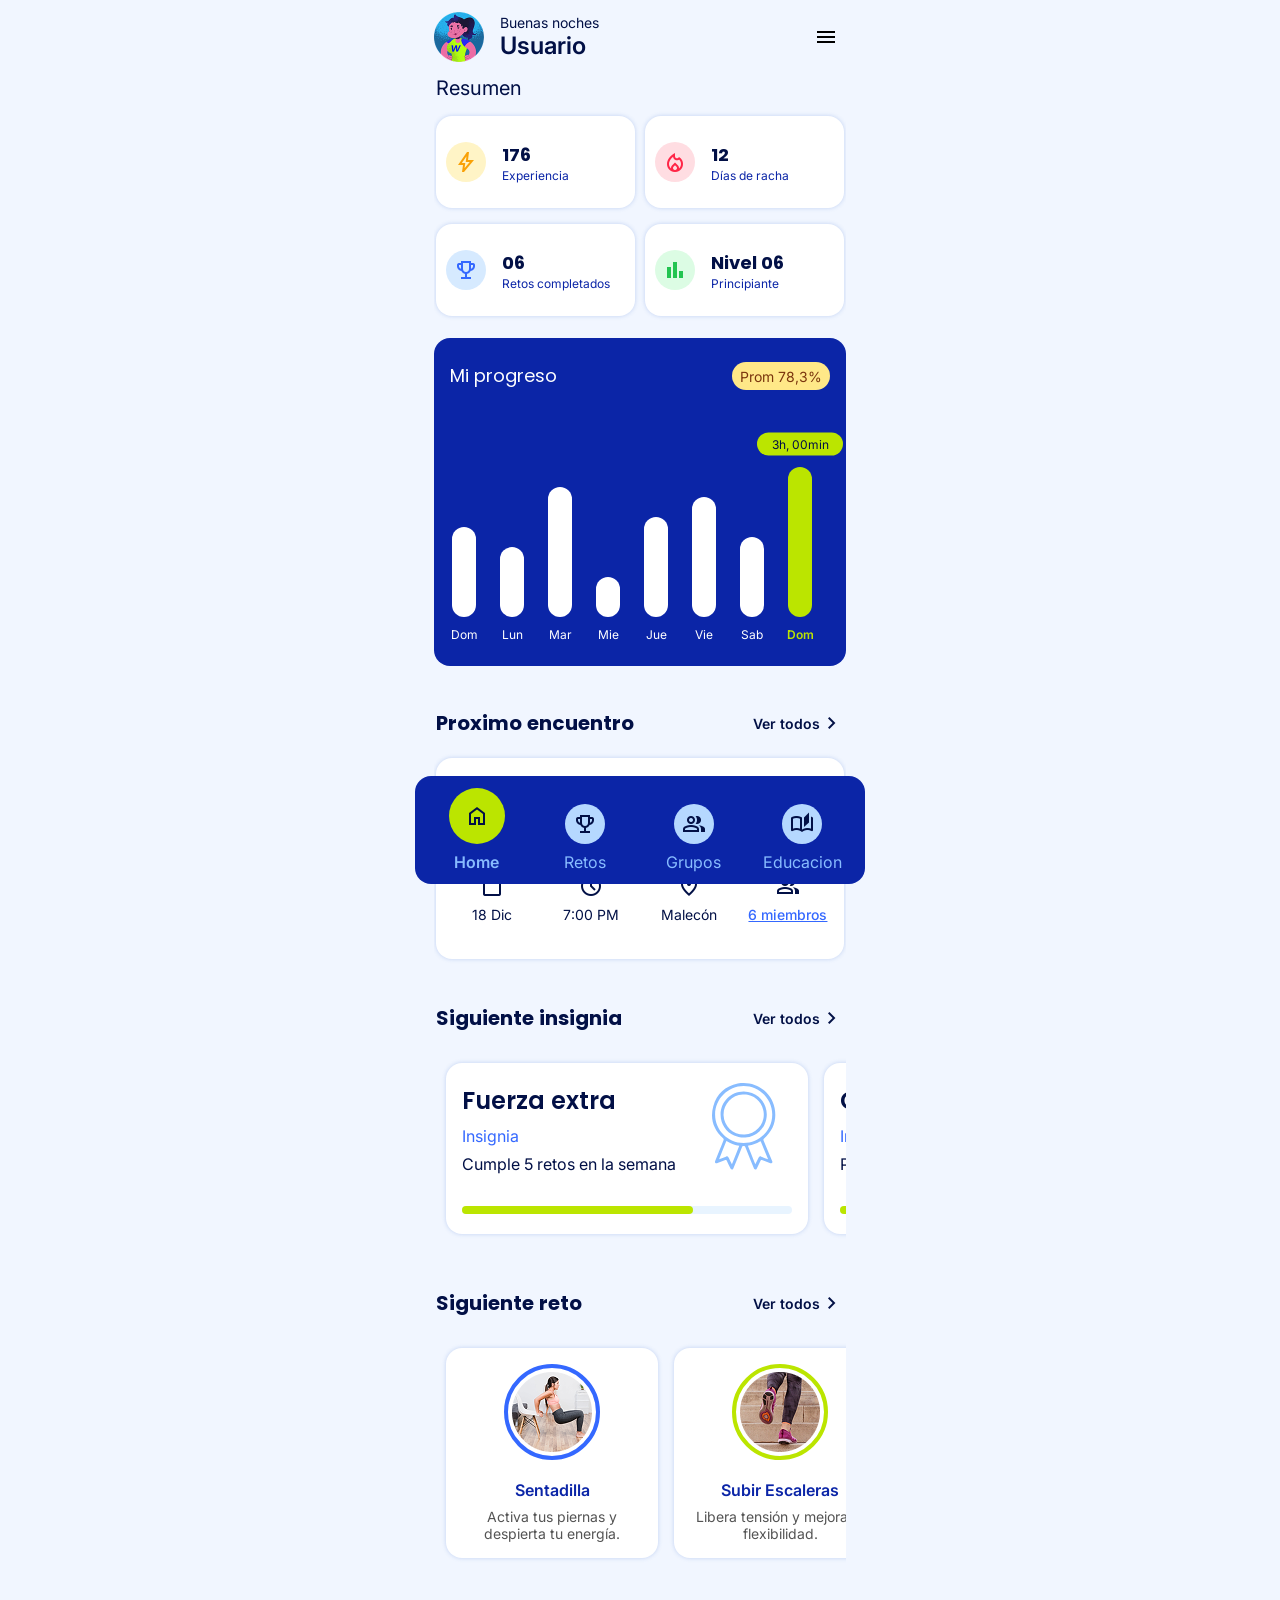
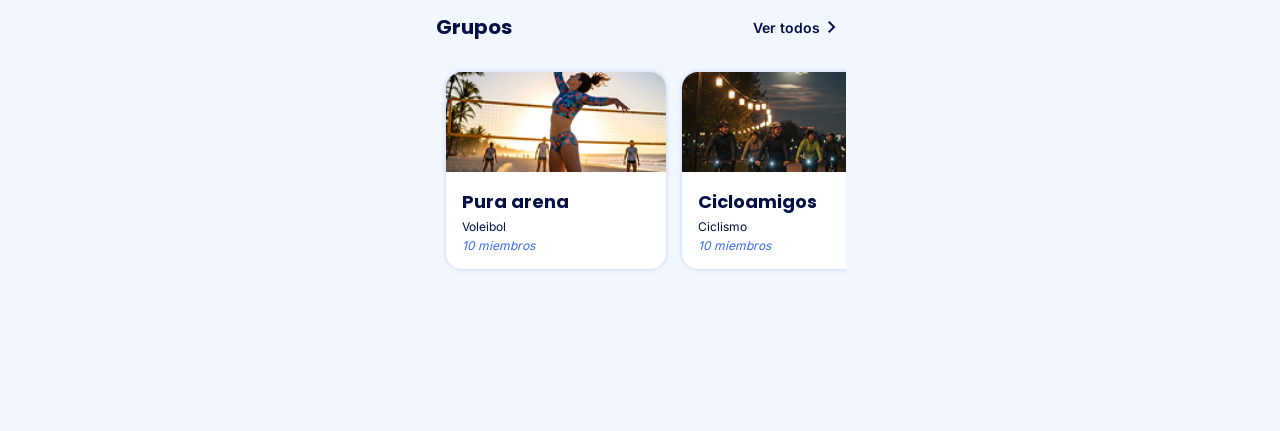
==== Paginas/Home/Home.html @ a30639b5 "first commit" ====
<!DOCTYPE html>
<html lang="es">
<head>
    <meta charset="UTF-8">
    <meta name="viewport" content="width=device-width, initial-scale=1.0">
    <title>Wemove Home</title>
    <link rel="icon" href="../../Recursos/FavIcon/Wemove.png" type="image/png">
    <link rel="stylesheet" href="../../Estilos/Componentes/StylesWemove.css">
    <link href="https://fonts.googleapis.com/css2?family=Material+Symbols+Outlined" rel="stylesheet" />

</head>
<body class="page-container" style="gap: 0; background-color: var(--color-background); height: 100%;">
    <header style="display: flex; position: sticky; top: 0; z-index: 1000; background-color: var(--color-background); width: 100%;">
        <div style="display: flex; flex-direction: row; padding-block: 12px; align-items: center; gap: 16px; flex-shrink: 0; width: 100%;">
            <img src="../../Recursos/Avateres/Rectangle 1.png" style="height: 50px; width: 50px;" alt="Foto de perfil">
            <div style="display: flex; flex-direction: column; width: 100%;">
                <span style="font-family: 'inter'; font-size: 14px; color: var(--color-primary-950);" id="saludo">
                    Buenas tardes
                </span>
                <span id="nombreUsuario" style="font-family: 'inter'; font-size: 24px; font-weight: 600; color: var(--color-primary-950);">
                    Nicolle viloria
                </span>
            </div>
            <div style=" display: flex;  border-radius: 50px; justify-content: center; align-items: center; min-width: 40px; min-height: 40px;">
                <span class="material-symbols-outlined">
                    menu
                </span>
            </div>
        </div>
    </header>
    <div style="display: flex; height: 100%; flex-direction: column;" class="layout">
        <!--Resumen-->
        <div style="display: flex; flex-direction: column; gap: 16px; padding-block: 20px; padding: 2px;">
            <span style="color: var(--color-primary-950); font-family: 'inter'; font-weight: 400; font-size: 20px;">
                Resumen
            </span>
            <div style="display: flex; gap: 10px;">
                <div class="card-resumen">
                    <div class="icon-resumen" style="background-color: var(--color-yellow-100);">
                        <span class="material-symbols-outlined" style="color: var(--color-yellow-500);">
                            bolt
                        </span>
                    </div>
                    <div style="display: flex; flex-direction: column;">
                        <span class="h-5" style="color: var(--color-primary-950);">
                            176
                        </span>
                        <span class="xs-normal" style="color: var(--color-primary-900);">
                            Experiencia
                        </span>
                    </div>
                </div>
                <div class="card-resumen">
                    <div class="icon-resumen" style="background-color: var(--color-red-100);">
                        <span class="material-symbols-outlined" style="color: var(--color-red-500);">
                            mode_heat
                        </span>
                    </div>
                    <div style="display: flex; flex-direction: column;">
                        <span class="h-5" style="color: var(--color-primary-950);">
                            12
                        </span>
                        <span class="xs-normal" style="color: var(--color-primary-900);">
                            Días de racha
                        </span>
                    </div>
                </div>
            </div>
            <div style="display: flex; gap: 10px;">
                <div class="card-resumen">
                    <div class="icon-resumen" style="background-color: var(--color-primary-100);">
                        <span class="material-symbols-outlined" style="color: var(--color-primary-500);">
                            trophy
                        </span>
                    </div>
                    <div style="display: flex; flex-direction: column;">
                        <span class="h-5" style="color: var(--color-primary-950);">
                            06
                        </span>
                        <span class="xs-normal" style="color: var(--color-primary-900);">
                            Retos completados
                        </span>
                    </div>
                </div>
                <div class="card-resumen">
                    <div class="icon-resumen" style="background-color: var(--color-green-100);">
                        <span class="material-symbols-outlined" style="color: var(--color-green-500);">
                            bar_chart
                        </span>
                    </div>
                    <div style="display: flex; flex-direction: column;">
                        <span class="h-5" style="color: var(--color-primary-950);">
                            Nivel 06
                        </span>
                        <span class="xs-normal" style="color: var(--color-primary-900);">
                            Principiante
                        </span>
                    </div>
                </div>
            </div>
        </div>
        <!--Mi progreso-->
        <div class="card-progreso">
            <div style="display: flex; justify-content: space-between;">
                <span class="h-5" style="font-weight: 400; display: flex;">
                    Mi progreso
                </span>
                <div class="tag-yellow sm-normal">
                    Prom 78,3%
                </div>
            </div>
            <div style="display: flex; flex-direction: column; height: 100%; justify-content: flex-end;">
                <ul style="margin: 0; display: flex; gap: 20px; justify-content: flex-end; padding: 0 16px 0 0;">
                    <li class="bar-container">
                        <div class="bars-default" style="height: 90px;">
                        </div>
                        <div class="xs-normal">
                            Dom
                        </div>
                    </li>
                    <li class="bar-container">
                        <div class="bars-default" style="height: 70px;">
                        </div>
                        <div class="xs-normal">
                            Lun
                        </div>
                    </li>
                    <li class="bar-container">
                        <div class="bars-default" style="height: 130px;">
                        </div>
                        <div class="xs-normal">
                            Mar
                        </div>
                    </li>
                    <li class="bar-container">
                        <div class="bars-default" style="height: 40px;">
                        </div>
                        <div class="xs-normal">
                            Mie
                        </div>
                    </li>
                    <li class="bar-container">
                        <div class="bars-default" style="height: 100px;">
                        </div>
                        <div class="xs-normal">
                            Jue
                        </div>
                    </li>
                    <li class="bar-container">
                        <div class="bars-default" style="height: 120px">
                        </div>
                        <div class="xs-normal">
                            Vie
                        </div>
                    </li>
                    <li class="bar-container">
                        <div class="bars-default" style="height: 80px;">
                        </div>
                        <div class="xs-normal" >
                            Sab
                        </div>
                    </li>
                    <li class="bar-container">
                        <div class="bars-active">
                        </div>
                        <div class="tag-green xs-normal" style="position: absolute; bottom: 100%; transform: translateY(-50%);">
                            3h, 00min
                        </div>
                        <div class="xs-semibold" style="color: var(--color-secundary-500);">
                            Dom
                        </div>
                    </li>
                </ul>
            </div>
        </div>
        <!--Proximo encuentro-->
        <div class="secciones-inicio">
            <div style="display: flex; justify-content: space-between; align-items: center; color: var(--color-primary-950);">
                <div class="h-4" >
                    Proximo encuentro
                </div>
                <div style="display: flex; align-items: center;">
                    <span class="sm-semibold">
                        Ver todos
                    </span>
                    <span class="material-symbols-outlined">
                        keyboard_arrow_right
                    </span>
                </div>
            </div>
            <div class="card-encuentro">
                <div style="display: flex; gap: 16px; justify-content: space-between;">
                    <div style="display: flex; flex-direction: column;">
                        <span class="h-3" style="font-weight: 500;">
                            Pasito a pasito
                        </span>
                        <span class="base-normal">
                            Caminata
                        </span>
                    </div>
                    <div class="tag-yellow">
                        En progreso
                    </div>
                </div>
                <div style="height: 1px; width: 100%; background-color:var(--color-gray-100);">
                </div>
                <div style="display: flex;">
                    <ul style="display: flex; justify-content: space-between; padding: 0; width: 100%;">
                        <li class="info-encuentros">
                            <span class="material-symbols-outlined">
                                calendar_today
                            </span>
                            <span class="sm-normal">
                                18 Dic
                            </span>
                        </li>
                        <li class="info-encuentros">
                            <span class="material-symbols-outlined">
                                schedule
                            </span>
                            <span class="sm-normal">
                                7:00 PM
                            </span>
                        </li>
                        <li class="info-encuentros">
                            <span class="material-symbols-outlined">
                                location_on
                            </span>
                            <span class="sm-normal">
                                Malecón
                            </span>
                        </li>
                        <li class="info-encuentros">
                            <span class="material-symbols-outlined">
                                group
                            </span>
                            <span class="sm-subrayado" style="color: var(--color-primary-500);">
                                6 miembros
                            </span>
                        </li>
                    </ul>
                </div>
            </div>
        </div>
        <!--Insignia-->
        <div class="secciones-inicio">
            <div style="display: flex; justify-content: space-between; align-items: center; color: var(--color-primary-950);">
                <div class="h-4" >
                    Siguiente insignia
                </div>
                <div style="display: flex; align-items: center;">
                    <span class="sm-semibold">
                        Ver todos
                    </span>
                    <span class="material-symbols-outlined">
                        keyboard_arrow_right
                    </span>
                </div>
            </div>
            <div class="cards-container-home">
                <!--Card 1-->
                <div class="card-encuentro" style="gap: 32px;">
                    <div style="display: flex; gap: 16px; justify-content: space-between; padding-right: 16px;">
                        <div style="display: flex; flex-direction: column; gap: 8px; max-width: 220px;">
                            <span class="h-3" style="font-weight: 500; color: var(--color-primary-950);">
                                Fuerza extra
                            </span>
                            <span class="base-normal" style="color: var(--color-primary-500);">
                                Insignia
                            </span>
                            <span class="base-normal" style="color: var(--color-primary-950);">
                                Cumple 5 retos en la semana
                            </span>
                        </div>
                        <svg xmlns="http://www.w3.org/2000/svg" width="64" height="87" viewBox="0 0 64 87" fill="none">
                            <path d="M31.7049 0C46.6353 0.000187059 59.7533 10.4848 62.6033 25.1006C64.9591 37.1544 61.3133 47.405 52.0975 55.5703C51.6831 55.9373 51.4936 56.2291 51.4383 56.5215C51.3826 56.8166 51.4574 57.143 51.6463 57.5967L51.7 57.7266L51.6766 57.7373C53.0701 61.0317 54.4548 64.3292 55.8367 67.6279L60.034 77.6562V77.6572C60.1579 77.9605 60.3386 78.3114 60.4022 78.6523C60.4695 79.0136 60.4124 79.3833 60.076 79.7393V79.7402C59.7233 80.1116 59.3301 80.249 58.9217 80.249C58.5226 80.249 58.1139 80.1176 57.7235 79.9678V79.9668C55.179 79.0012 52.6131 78.0813 50.076 77.0781V77.0771C49.6229 76.8951 49.3366 76.8678 49.1239 76.958C48.9096 77.0489 48.723 77.2788 48.5223 77.7383L48.5213 77.7393C47.3964 80.2709 46.1358 82.7519 44.9666 85.252C44.8117 85.585 44.6432 85.9174 44.3914 86.1572C44.1311 86.4052 43.7908 86.5464 43.3153 86.5205H43.3143C42.8733 86.4942 42.5723 86.3236 42.3514 86.0693C42.138 85.8237 42.004 85.5044 41.8797 85.1973C39.7532 79.9416 37.5996 74.6842 35.4793 69.417L33.3719 64.1455C33.1822 63.6636 32.9676 63.412 32.7108 63.2734C32.4472 63.1314 32.1151 63.0938 31.6571 63.0938H31.6551C31.1896 63.0879 30.8587 63.1368 30.6004 63.2871C30.3461 63.4353 30.1387 63.6965 29.9539 64.1689V64.1699C27.2016 71.1199 24.3523 78.0347 21.5408 84.959C21.4016 85.3006 21.2614 85.6866 21.035 85.9814C20.7988 86.289 20.4672 86.502 19.9569 86.5088C19.4593 86.5154 19.1138 86.3164 18.8553 86.0254C18.6049 85.7434 18.4338 85.3722 18.2752 85.0381C17.1044 82.5822 15.882 80.1415 14.7801 77.6436L14.7791 77.6426C14.5809 77.1889 14.3921 76.9985 14.1922 76.9336C13.9843 76.8664 13.7151 76.9164 13.3094 77.0771L13.3084 77.0781C10.7235 78.0813 8.11089 79.026 5.51741 80.0039H5.51643C5.2066 80.1184 4.85246 80.273 4.50276 80.3115C4.13666 80.3517 3.76647 80.2678 3.41975 79.9219C3.06621 79.569 2.94997 79.1936 2.96663 78.8096C2.98286 78.4371 3.12487 78.0616 3.26741 77.7061L7.38167 67.4209C8.75323 63.9925 10.1293 60.5654 11.5233 57.1445C11.6973 56.7041 11.7327 56.4069 11.6619 56.1533C11.5901 55.8959 11.401 55.6542 11.0584 55.3418C1.43609 46.5788 -2.17519 35.7158 1.28694 23.1914C4.68907 10.8593 13.1713 3.34644 25.7371 0.577148C27.7014 0.144266 29.6998 0 31.7049 0ZM14.826 58.1299C14.6893 58.0891 14.5956 58.0949 14.5233 58.124C14.4488 58.154 14.3743 58.2178 14.2948 58.3369C14.215 58.4564 14.1361 58.6193 14.0506 58.8311L14.0516 58.832C11.7937 64.5235 9.49978 70.2035 7.11604 76.1318C9.51496 75.2571 11.7068 74.4465 13.8963 73.6572L14.1707 73.5605C14.7887 73.3528 15.2485 73.2772 15.6346 73.4297C16.0765 73.6044 16.3762 74.0597 16.7264 74.7705H16.7274C17.7479 76.8645 18.7679 78.9482 19.9149 81.2832C22.43 74.9155 24.8346 68.8257 27.2713 62.6709C22.9237 62.0578 18.9684 60.6863 15.3631 58.4023L15.3621 58.4014C15.1398 58.2584 14.9654 58.1716 14.826 58.1299ZM48.4647 58.29C48.3978 58.2971 48.3171 58.331 48.2127 58.3906C48.1619 58.4196 48.1096 58.4528 48.0526 58.4883L47.8729 58.5967C44.3896 60.5983 40.674 62.026 36.6678 62.6143L36.6688 62.6152C36.4806 62.6441 36.3448 62.6799 36.2498 62.7236C36.1567 62.7666 36.1119 62.8128 36.0897 62.8574C36.0669 62.9035 36.0562 62.9709 36.074 63.0781C36.0921 63.1863 36.1368 63.3222 36.2098 63.4941C37.0961 65.5738 37.8998 67.6918 38.7362 69.79C40.2285 73.5479 41.72 77.3066 43.2899 81.2744C44.4376 78.9707 45.472 76.8757 46.5272 74.7812L46.659 74.5273C46.9616 73.9618 47.2415 73.5947 47.6268 73.4434C48.0674 73.2703 48.5994 73.3972 49.3475 73.6816C51.5354 74.5062 53.7011 75.342 55.9969 76.2217C55.9995 76.1763 55.9999 76.1391 56.0018 76.1094C56.0048 76.0625 56.0043 76.0439 56.0037 76.0381L55.9998 76.0283C53.6188 70.2735 51.2252 64.5177 48.8797 58.75V58.749C48.7909 58.535 48.7084 58.4163 48.6385 58.3535C48.5752 58.2967 48.5211 58.2842 48.4647 58.29ZM31.7039 2.97461C16.0045 2.95114 3.1252 15.7919 3.10139 31.5059C3.07766 47.1603 15.8618 60.012 31.5135 60.0596C47.3571 60.107 60.2241 47.3498 60.2479 31.5527C60.2715 15.8511 47.4398 3.01034 31.7039 2.97461ZM31.6209 8.47754C37.4413 8.4394 42.7683 10.5736 46.8426 14.1201C46.9979 14.2553 47.1509 14.393 47.3026 14.5322C47.7638 14.9559 48.208 15.3977 48.6336 15.8574C52.4332 19.9606 54.7649 25.4522 54.7821 31.4932V31.4941C54.7885 34.9919 54.0136 38.3047 52.6248 41.2725C52.6058 41.3132 52.5865 41.3539 52.5672 41.3945C52.4301 41.6831 52.2871 41.9682 52.1385 42.25C52.1134 42.2977 52.0878 42.3451 52.0623 42.3926C51.2996 43.8141 50.3925 45.1461 49.3592 46.3691C49.3354 46.3974 49.3109 46.425 49.2869 46.4531C49.1891 46.5678 49.0901 46.6813 48.9901 46.7939C48.9787 46.8067 48.9682 46.8203 48.9569 46.833C48.6013 47.2319 48.2317 47.6179 47.8494 47.9912C47.8354 48.0049 47.8215 48.0186 47.8074 48.0322C47.6922 48.1442 47.5754 48.2547 47.4578 48.3643C47.4406 48.3803 47.4233 48.3961 47.4061 48.4121C47.2893 48.5203 47.1716 48.6276 47.0526 48.7334C47.0383 48.7461 47.0239 48.7588 47.0096 48.7715C46.6185 49.1174 46.2158 49.4504 45.8016 49.7695C45.7759 49.7894 45.7503 49.8094 45.7244 49.8291C45.5975 49.9261 45.4696 50.0218 45.3406 50.1162C45.335 50.1203 45.3297 50.1248 45.324 50.1289C43.7139 51.3047 41.9455 52.2766 40.0565 53.0088C40.0314 53.0185 40.0064 53.0284 39.9813 53.0381C39.8336 53.0947 39.6851 53.1494 39.536 53.2031C39.5019 53.2154 39.4676 53.2271 39.4334 53.2393C38.0605 53.7262 36.6286 54.0889 35.1502 54.3105C35.1411 54.3119 35.132 54.3131 35.1229 54.3145C34.0003 54.4814 32.8516 54.5693 31.6824 54.5693C28.2753 54.5693 25.0458 53.842 22.1405 52.5342C14.1594 48.9428 8.62509 40.9689 8.58088 31.6377C8.52066 18.8737 18.7828 8.54964 31.6082 8.47754H31.6209ZM34.2342 11.6074C33.0853 11.4633 31.9072 11.4176 30.7088 11.4766C19.639 12.0099 11.0169 21.4805 11.5867 32.4531C12.1482 43.3613 21.0402 51.6052 31.7869 51.6006C31.9574 51.6005 32.1283 51.599 32.2996 51.5947L32.5565 51.5879C43.935 50.8163 52.3887 41.571 51.7528 30.5352C51.2112 21.1273 44.4717 13.6307 35.7244 11.8525C35.4336 11.7934 35.1406 11.7406 34.8455 11.6943C34.6427 11.6625 34.4389 11.6331 34.2342 11.6074Z" fill="#88BCFF"/>
                        </svg>
                    </div>
                    <div>
                        <div style="background-color: var(--color-primary-50); height: 8xp; border-radius: 16px;">
                            <div style="background-color: var(--color-secundary-500); height: 8px; width: 70%; border-radius: 16px;">

                            </div>
                        </div>
                    </div>
                </div>
                <!--Card 2-->
                <div class="card-encuentro" style="gap: 32px;">
                    <div style="display: flex; gap: 16px; justify-content: space-between; padding-right: 16px;">
                        <div style="display: flex; flex-direction: column; gap: 8px; max-width: 220px;">
                            <span class="h-3" style="font-weight: 500; color: var(--color-primary-950);">
                                Comunidad
                            </span>
                            <span class="base-normal" style="color: var(--color-primary-500);">
                                Insignia
                            </span>
                            <span class="base-normal" style="color: var(--color-primary-950);">
                                Participa en 3 encuentros.
                            </span>
                        </div>
                        <svg xmlns="http://www.w3.org/2000/svg" width="64" height="87" viewBox="0 0 64 87" fill="none">
                            <path d="M31.7049 0C46.6353 0.000187059 59.7533 10.4848 62.6033 25.1006C64.9591 37.1544 61.3133 47.405 52.0975 55.5703C51.6831 55.9373 51.4936 56.2291 51.4383 56.5215C51.3826 56.8166 51.4574 57.143 51.6463 57.5967L51.7 57.7266L51.6766 57.7373C53.0701 61.0317 54.4548 64.3292 55.8367 67.6279L60.034 77.6562V77.6572C60.1579 77.9605 60.3386 78.3114 60.4022 78.6523C60.4695 79.0136 60.4124 79.3833 60.076 79.7393V79.7402C59.7233 80.1116 59.3301 80.249 58.9217 80.249C58.5226 80.249 58.1139 80.1176 57.7235 79.9678V79.9668C55.179 79.0012 52.6131 78.0813 50.076 77.0781V77.0771C49.6229 76.8951 49.3366 76.8678 49.1239 76.958C48.9096 77.0489 48.723 77.2788 48.5223 77.7383L48.5213 77.7393C47.3964 80.2709 46.1358 82.7519 44.9666 85.252C44.8117 85.585 44.6432 85.9174 44.3914 86.1572C44.1311 86.4052 43.7908 86.5464 43.3153 86.5205H43.3143C42.8733 86.4942 42.5723 86.3236 42.3514 86.0693C42.138 85.8237 42.004 85.5044 41.8797 85.1973C39.7532 79.9416 37.5996 74.6842 35.4793 69.417L33.3719 64.1455C33.1822 63.6636 32.9676 63.412 32.7108 63.2734C32.4472 63.1314 32.1151 63.0938 31.6571 63.0938H31.6551C31.1896 63.0879 30.8587 63.1368 30.6004 63.2871C30.3461 63.4353 30.1387 63.6965 29.9539 64.1689V64.1699C27.2016 71.1199 24.3523 78.0347 21.5408 84.959C21.4016 85.3006 21.2614 85.6866 21.035 85.9814C20.7988 86.289 20.4672 86.502 19.9569 86.5088C19.4593 86.5154 19.1138 86.3164 18.8553 86.0254C18.6049 85.7434 18.4338 85.3722 18.2752 85.0381C17.1044 82.5822 15.882 80.1415 14.7801 77.6436L14.7791 77.6426C14.5809 77.1889 14.3921 76.9985 14.1922 76.9336C13.9843 76.8664 13.7151 76.9164 13.3094 77.0771L13.3084 77.0781C10.7235 78.0813 8.11089 79.026 5.51741 80.0039H5.51643C5.2066 80.1184 4.85246 80.273 4.50276 80.3115C4.13666 80.3517 3.76647 80.2678 3.41975 79.9219C3.06621 79.569 2.94997 79.1936 2.96663 78.8096C2.98286 78.4371 3.12487 78.0616 3.26741 77.7061L7.38167 67.4209C8.75323 63.9925 10.1293 60.5654 11.5233 57.1445C11.6973 56.7041 11.7327 56.4069 11.6619 56.1533C11.5901 55.8959 11.401 55.6542 11.0584 55.3418C1.43609 46.5788 -2.17519 35.7158 1.28694 23.1914C4.68907 10.8593 13.1713 3.34644 25.7371 0.577148C27.7014 0.144266 29.6998 0 31.7049 0ZM14.826 58.1299C14.6893 58.0891 14.5956 58.0949 14.5233 58.124C14.4488 58.154 14.3743 58.2178 14.2948 58.3369C14.215 58.4564 14.1361 58.6193 14.0506 58.8311L14.0516 58.832C11.7937 64.5235 9.49978 70.2035 7.11604 76.1318C9.51496 75.2571 11.7068 74.4465 13.8963 73.6572L14.1707 73.5605C14.7887 73.3528 15.2485 73.2772 15.6346 73.4297C16.0765 73.6044 16.3762 74.0597 16.7264 74.7705H16.7274C17.7479 76.8645 18.7679 78.9482 19.9149 81.2832C22.43 74.9155 24.8346 68.8257 27.2713 62.6709C22.9237 62.0578 18.9684 60.6863 15.3631 58.4023L15.3621 58.4014C15.1398 58.2584 14.9654 58.1716 14.826 58.1299ZM48.4647 58.29C48.3978 58.2971 48.3171 58.331 48.2127 58.3906C48.1619 58.4196 48.1096 58.4528 48.0526 58.4883L47.8729 58.5967C44.3896 60.5983 40.674 62.026 36.6678 62.6143L36.6688 62.6152C36.4806 62.6441 36.3448 62.6799 36.2498 62.7236C36.1567 62.7666 36.1119 62.8128 36.0897 62.8574C36.0669 62.9035 36.0562 62.9709 36.074 63.0781C36.0921 63.1863 36.1368 63.3222 36.2098 63.4941C37.0961 65.5738 37.8998 67.6918 38.7362 69.79C40.2285 73.5479 41.72 77.3066 43.2899 81.2744C44.4376 78.9707 45.472 76.8757 46.5272 74.7812L46.659 74.5273C46.9616 73.9618 47.2415 73.5947 47.6268 73.4434C48.0674 73.2703 48.5994 73.3972 49.3475 73.6816C51.5354 74.5062 53.7011 75.342 55.9969 76.2217C55.9995 76.1763 55.9999 76.1391 56.0018 76.1094C56.0048 76.0625 56.0043 76.0439 56.0037 76.0381L55.9998 76.0283C53.6188 70.2735 51.2252 64.5177 48.8797 58.75V58.749C48.7909 58.535 48.7084 58.4163 48.6385 58.3535C48.5752 58.2967 48.5211 58.2842 48.4647 58.29ZM31.7039 2.97461C16.0045 2.95114 3.1252 15.7919 3.10139 31.5059C3.07766 47.1603 15.8618 60.012 31.5135 60.0596C47.3571 60.107 60.2241 47.3498 60.2479 31.5527C60.2715 15.8511 47.4398 3.01034 31.7039 2.97461ZM31.6209 8.47754C37.4413 8.4394 42.7683 10.5736 46.8426 14.1201C46.9979 14.2553 47.1509 14.393 47.3026 14.5322C47.7638 14.9559 48.208 15.3977 48.6336 15.8574C52.4332 19.9606 54.7649 25.4522 54.7821 31.4932V31.4941C54.7885 34.9919 54.0136 38.3047 52.6248 41.2725C52.6058 41.3132 52.5865 41.3539 52.5672 41.3945C52.4301 41.6831 52.2871 41.9682 52.1385 42.25C52.1134 42.2977 52.0878 42.3451 52.0623 42.3926C51.2996 43.8141 50.3925 45.1461 49.3592 46.3691C49.3354 46.3974 49.3109 46.425 49.2869 46.4531C49.1891 46.5678 49.0901 46.6813 48.9901 46.7939C48.9787 46.8067 48.9682 46.8203 48.9569 46.833C48.6013 47.2319 48.2317 47.6179 47.8494 47.9912C47.8354 48.0049 47.8215 48.0186 47.8074 48.0322C47.6922 48.1442 47.5754 48.2547 47.4578 48.3643C47.4406 48.3803 47.4233 48.3961 47.4061 48.4121C47.2893 48.5203 47.1716 48.6276 47.0526 48.7334C47.0383 48.7461 47.0239 48.7588 47.0096 48.7715C46.6185 49.1174 46.2158 49.4504 45.8016 49.7695C45.7759 49.7894 45.7503 49.8094 45.7244 49.8291C45.5975 49.9261 45.4696 50.0218 45.3406 50.1162C45.335 50.1203 45.3297 50.1248 45.324 50.1289C43.7139 51.3047 41.9455 52.2766 40.0565 53.0088C40.0314 53.0185 40.0064 53.0284 39.9813 53.0381C39.8336 53.0947 39.6851 53.1494 39.536 53.2031C39.5019 53.2154 39.4676 53.2271 39.4334 53.2393C38.0605 53.7262 36.6286 54.0889 35.1502 54.3105C35.1411 54.3119 35.132 54.3131 35.1229 54.3145C34.0003 54.4814 32.8516 54.5693 31.6824 54.5693C28.2753 54.5693 25.0458 53.842 22.1405 52.5342C14.1594 48.9428 8.62509 40.9689 8.58088 31.6377C8.52066 18.8737 18.7828 8.54964 31.6082 8.47754H31.6209ZM34.2342 11.6074C33.0853 11.4633 31.9072 11.4176 30.7088 11.4766C19.639 12.0099 11.0169 21.4805 11.5867 32.4531C12.1482 43.3613 21.0402 51.6052 31.7869 51.6006C31.9574 51.6005 32.1283 51.599 32.2996 51.5947L32.5565 51.5879C43.935 50.8163 52.3887 41.571 51.7528 30.5352C51.2112 21.1273 44.4717 13.6307 35.7244 11.8525C35.4336 11.7934 35.1406 11.7406 34.8455 11.6943C34.6427 11.6625 34.4389 11.6331 34.2342 11.6074Z" fill="#88BCFF"/>
                        </svg>
                    </div>
                    <div>
                        <div style="background-color: var(--color-primary-50); height: 8xp; border-radius: 16px;">
                            <div style="background-color: var(--color-secundary-500); height: 8px; width: 70%; border-radius: 16px;">

                            </div>
                        </div>
                    </div>
                </div>
            </div>
        </div>
        <!--Retos-->
        <div class="secciones-inicio">
            <div style="display: flex; justify-content: space-between; align-items: center; color: var(--color-primary-950);">
                <div class="h-4" >
                    Siguiente reto
                </div>
                <div style="display: flex; align-items: center;">
                    <span class="sm-semibold">
                        Ver todos
                    </span>
                    <span class="material-symbols-outlined">
                        keyboard_arrow_right
                    </span>
                </div>
            </div>
            <div class="cards-container-home">
                <!--Card 1-->
                <div class="card-retos">
                    <div class="container-img-retos">
                        <div class="img-retos">
                            <img src="../../Recursos/Retos/Retos 1.png" alt="retos1">
                        </div>
                    </div>
                    <div style="gap: 8px; display: flex; flex-direction: column;">
                        <div class="base-semibold" style="color: var(--color-primary-900); text-align: center;">
                            Sentadilla
                        </div>
                        <div class="sm-normal" style="color: var(--color-gray-900); text-align: center;">
                            Activa tus piernas y despierta tu energía.
                        </div>
                    </div>                 
                </div>
                <!--Card 2-->
                <div class="card-retos">
                    <div class="container-img-micro">
                        <div class="img-retos">
                            <img src="../../Recursos/Retos/escaleras.png" alt="micro1">
                        </div>
                    </div>
                    <div style="gap: 8px; display: flex; flex-direction: column;">
                        <div class="base-semibold" style="color: var(--color-primary-900); text-align: center;">
                            Subir Escaleras
                        </div>
                        <div class="sm-normal" style="color: var(--color-gray-900); text-align: center;">
                            Libera tensión y mejora tu flexibilidad.
                        </div>
                    </div>                 
                </div>
                <!--Card 3-->
                <div class="card-retos">
                    <div class="container-img-retos">
                        <div class="img-retos">
                            <img src="../../Recursos/Retos/Estirar.png" alt="retos1">
                        </div>
                    </div>
                    <div style="gap: 8px; display: flex; flex-direction: column;">
                        <div class="base-semibold" style="color: var(--color-primary-900); text-align: center;">
                            Estira las piernas
                        </div>
                        <div class="sm-normal" style="color: var(--color-gray-900); text-align: center;">
                            Suaviza tus músculos y gana movilidad.
                        </div>
                    </div>                 
                </div>
                <!--Card 4-->
                <div class="card-retos">
                    <div class="container-img-micro">
                        <div class="img-retos">
                            <img src="../../Recursos/Retos/caminata.png" alt="micro1">
                        </div>
                    </div>
                    <div style="gap: 8px; display: flex; flex-direction: column;">
                        <div class="base-semibold" style="color: var(--color-primary-900); text-align: center;">
                            Caminata en llamadas
                        </div>
                        <div class="sm-normal" style="color: var(--color-gray-900); text-align: center;">
                            Convierte tus llamadas en movimiento
                        </div>
                    </div>                 
                </div>
                <!--Card 5-->
                <div class="card-retos">
                    <div class="container-img-retos">
                        <div class="img-retos">
                            <img src="../../Recursos/Retos/golpe.png" alt="retos1">
                        </div>
                    </div>
                    <div style="gap: 8px; display: flex; flex-direction: column;">
                        <div class="base-semibold" style="color: var(--color-primary-900); text-align: center;">
                            Golpe lateral
                        </div>
                        <div class="sm-normal" style="color: var(--color-gray-900); text-align: center;">
                            Energiza tu centro y coordina mejor.
                        </div>
                    </div>                 
                </div>
            </div>
        </div>
        <!--Grupos-->
        <div class="secciones-inicio">
            <div style="display: flex; justify-content: space-between; align-items: center; color: var(--color-primary-950);">
                <div class="h-4" >
                    Grupos
                </div>
                <div style="display: flex; align-items: center;">
                    <span class="sm-semibold">
                        Ver todos
                    </span>
                    <span class="material-symbols-outlined">
                        keyboard_arrow_right
                    </span>
                </div>
            </div>
            <div class="cards-container-home">
                <!--Card 1-->
                <div class="card-grupos">
                    <div class="card-grupos-img">
                        <img src="../../Recursos/Grupos/Arena.png" alt="Grupo_arena" style="width: 100%;">
                    </div> 
                    <div class="card-grupos-info">
                        <div class="h-5">
                            Pura arena
                        </div>
                        <div class="xs-normal">
                            Voleibol
                        </div>
                        <div class="xs-italic" style="color: var(--color-primary-500);">
                            10 miembros
                        </div>
                    </div>               
                </div>
                <!--Card 2-->
                <div class="card-grupos">
                    <div class="card-grupos-img">
                        <img src="../../Recursos/Grupos/cicloamigo.png" alt="Grupo_arena" style="width: 100%;">
                    </div> 
                    <div class="card-grupos-info">
                        <div class="h-5">
                            Cicloamigos
                        </div>
                        <div class="xs-normal">
                            Ciclismo
                        </div>
                        <div class="xs-italic" style="color: var(--color-primary-500);">
                            10 miembros
                        </div>
                    </div>               
                </div>
                <!--Card 3-->
                <div class="card-grupos">
                    <div class="card-grupos-img">
                        <img src="../../Recursos/Grupos/futbol.png" alt="Grupo_arena" style="width: 100%;">
                    </div> 
                    <div class="card-grupos-info">
                        <div class="h-5">
                            Fútbol y risas
                        </div>
                        <div class="xs-normal">
                            Futbol
                        </div>
                        <div class="xs-italic" style="color: var(--color-primary-500);">
                            10 miembros
                        </div>
                    </div>               
                </div>
                <!--Card 4-->
                <div class="card-grupos">
                    <div class="card-grupos-img">
                        <img src="../../Recursos/Grupos/pasito.png" alt="Grupo_arena" style="width: 100%;">
                    </div> 
                    <div class="card-grupos-info">
                        <div class="h-5">
                            Pasito a Pasito
                        </div>
                        <div class="xs-normal">
                            Caminata
                        </div>
                        <div class="xs-italic" style="color: var(--color-primary-500);">
                            10 miembros
                        </div>
                    </div>               
                </div>
                <!--Card 5-->
                <div class="card-grupos">
                    <div class="card-grupos-img">
                        <img src="../../Recursos/Grupos/ruedas libres.png" alt="Grupo_arena" style="width: 100%;">
                    </div> 
                    <div class="card-grupos-info">
                        <div class="h-5">
                            Ruedas libres
                        </div>
                        <div class="xs-normal">
                            Patinaje
                        </div>
                        <div class="xs-italic" style="color: var(--color-primary-500);">
                            10 miembros
                        </div>
                    </div>               
                </div>
                <!--Card 6-->
                <div class="card-grupos">
                    <div class="card-grupos-img">
                        <img src="../../Recursos/Grupos/saques.png" alt="Grupo_arena" style="width: 100%;">
                    </div> 
                    <div class="card-grupos-info">
                        <div class="h-5">
                            Saques y remartes
                        </div>
                        <div class="xs-normal">
                            Voleibol
                        </div>
                        <div class="xs-italic" style="color: var(--color-primary-500);">
                            10 miembros
                        </div>
                    </div>               
                </div>
            </div>
        </div>
        
        
    </div>
    <footer style="width: 450px; position: fixed; bottom: 16px; background-color: var(--color-primary-900); left: 50%;
    transform: translateX(-50%); border-radius: 16px;">
        <nav>
            <ul style="display: flex; gap: 16px; justify-content: center; align-items: flex-end; padding-inline: 16px; padding-block: 12px; flex-shrink: 0; color: var(--color-primary-300); margin: 0;">
                <li style="display: flex; flex-direction: column; gap: 8px; justify-content: center; align-items: center; flex: 1;">
                    <span class="material-symbols-outlined" style="display: flex; padding: 16px; border-radius: 50px; background-color: var(--color-secundary-500); color: var(--color-primary-950);">
                        home
                    </span>
                    <span style="font-family: 'inter'; font-weight: 600; font-variation-settings: 'FILL' 1;">
                        Home
                    </span>
                </li>
                <li style="display: flex; flex-direction: column; gap: 8px; justify-content: center; align-items: center; flex: 1;">
                    <span class="material-symbols-outlined" style="display: flex; padding: 8px; border-radius: 50px; background-color: var(--color-primary-200); color: var(--color-primary-950);">
                        trophy
                    </span>
                    <span style="font-family: 'inter'; font-weight: 400;">
                        Retos
                    </span>
                </li>
                <li style="display: flex; flex-direction: column; gap: 8px; justify-content: center; align-items: center; flex: 1;">
                    <span class="material-symbols-outlined" style="display: flex; padding: 8px; border-radius: 50px; background-color: var(--color-primary-200); color: var(--color-primary-950);">
                        group
                    </span>
                    <span style="font-family: 'inter'; font-weight: 400;">
                        Grupos
                    </span>
                </li>
                <li style="display: flex; flex-direction: column; gap: 8px; justify-content: center; align-items: center; flex: 1;">
                    <span class="material-symbols-outlined" style="display: flex; padding: 8px; border-radius: 50px; background-color: var(--color-primary-200); color: var(--color-primary-950);">
                        auto_stories
                    </span>
                    <span style="font-family: 'inter'; font-weight: 400;">
                        Educacion
                    </span>
                </li>
            </ul>
        </nav>
    </footer>
    <!--funcionamiento del scroll-->
    <script>
        const sections = document.querySelectorAll(".cards-container-home");

        sections.forEach((section) => {
        let isDragging = false;
        let startX;
        let scrollLeft;

        section.addEventListener("mousedown", (e) => {
            isDragging = true;
            startX = e.pageX - section.offsetLeft;
            scrollLeft = section.scrollLeft;

            section.style.cursor = "grabbing";
        });

        section.addEventListener("mouseleave", () => {
            isDragging = false;
            section.style.cursor = "grab";
        });

        section.addEventListener("mouseup", () => {
            isDragging = false;
            section.style.cursor = "grab";
        });

        section.addEventListener("mousemove", (e) => {
            if (!isDragging) return;

            e.preventDefault();

            const x = e.pageX - section.offsetLeft;
            const walk = (x - startX) * 2;

            section.scrollLeft = scrollLeft - walk;
        });
        });
    </script>
    <!--Saludo dependiendo de la hora-->
    <script>
        const saludo = document.getElementById("saludo");

        const hora = new Date().getHours();

        if (hora >= 5 && hora < 12) {
        saludo.textContent = "Buenos días";
        } else if (hora >= 12 && hora < 18) {
        saludo.textContent = "Buenas tardes";
        } else {
        saludo.textContent = "Buenas noches";
        }
    </script>
    <!--La idea es que sea variable el nombre-->
    <script>
        const nombre = localStorage.getItem("nombreUsuario");

        document.getElementById("nombreUsuario").textContent =
        nombre || "Usuario";
    </script>
    <script>
        document.getElementById("nombreUsuario").textContent =
        localStorage.getItem("nombreUsuario") || "Usuario";
    </script>

</body>
</html>
---- Estilos/Componentes/StylesWemove.css ----
@import url(Colors.css);
@import url(Fonts.css);


.material-symbols-outlined {
    font-variation-settings:
    'FILL' 0,
    'wght' 400,
    'GRAD' 0,
    'opsz' 24
}

.btn_primary_fill{
    display: flex;
    background-color:var(--color-primary-900);
    color: white;
    font-family: 'inter', sans-serif;
    font-weight: 500;
    font-size: 16px; 
    text-align: center;
    border-radius: 16px;
    padding-inline: 16px;
    padding-block: 10px;
    gap: 6px;
    width: 180px;
    justify-content: center;
    align-items: center;
    border: none;
}
.btn_primary_outline{
    display: flex;
    background-color: transparent;
    color: var(--color-primary-900);
    font-family: 'inter', sans-serif;
    font-weight: 500;
    font-size: 16px; 
    text-align: center;
    border-radius: 16px;
    padding-inline: 16px;
    padding-block: 10px;
    gap: 6px;
    width: 180px;
    justify-content: center;
    align-items: center;
    border: 1px solid var(--color-primary-900);
}
.btn_primary_ghost{
    display: flex;
    background-color: transparent ;
    color: var(--color-primary-900);
    font-family: 'inter', sans-serif;
    font-weight: 500;
    font-size: 16px; 
    text-align: center;
    border-radius: 16px;
    padding-inline: 16px;
    padding-block: 10px;
    gap: 6px;
    width: 180px;
    justify-content: center;
    align-items: center;
    border: none;
}

.background{
    background-color: #F1F6FF;
}

.page-container{
    display: flex;
    flex-direction: column;
    max-width: 412px;
    justify-content: center;
    margin: auto;
    gap: 60px;
    cursor: grab;
}
.page-login{
    display: flex;
    flex-direction: column;
    max-width: 412px;
    justify-content: center;
    margin: auto;
    gap: 32px;
}

.titles_wizard{
    margin: 0;
    font-family: 'Poppins', sans-serif;
    font-size: 24px;
    color: var(--color-primary-950);
    font-weight: 600;
    line-height: 26px;
    text-align: center;
}

.p_wizard{
    margin: 0;
    font-family: 'inter', sans-serif;
    font-size: 16px;
    color: var(--color-primary-900);
    font-weight: 400;
    line-height: normal;
    text-align: center;
}

.dots_active{
    background-color: var(--color-primary-900);
    border-radius: 60px;
    width: 20px;
    height: 20px;
}
.dots_default{
    background-color: var(--color-primary-200);
    border-radius: 60px;
    width: 20px;
    height: 20px;
}

/*Se supone que un drawer*/
.sheet-handle {
    position: fixed;
    top: 0;
    width: 60px;
    height: 6px;
    border-radius: 50px;
    background: #d9d9d9;
    margin: 16px auto;
    cursor: pointer;
}
.drawer_content{
    position: fixed;
    bottom: 0;
    left: 0;
    background-color: #ffffff;
    z-index: 1001;
    display: flex;
    flex-direction: column;
    max-height: 715px;
    height: 100%;
    margin: auto;
    width: 100%;
    padding-inline: 16px;
    padding-block: 40px;
    border-radius: 16px 16px 0 0;
    gap: 20px;
    box-shadow: 0 -4px 12px rgba(0, 0, 0, 0.15);
    box-sizing: border-box;
    transform: translateY(100%);
    transition: transform 0.3s ease-out;
}
.drawer_content.is-active {
    transform: translateY(0);
}
.inputs_login{
    border-radius: 16px;
    border: 1px solid var(--color-primary-500);
    color: var(--color-primary-600);
    padding: 16px;
}

.drawer-overlay {
    position: fixed;
    top: 0;
    left: 0;
    width: 100%;
    height: 100%;
    background: rgba(0, 0, 0, 0.5);
    opacity: 0;
    visibility: hidden;
    transition: opacity 0.3s ease, visibility 0.3s ease;
    z-index: 1000;
}
.drawer-overlay.is-active {
    opacity: 1;
    visibility: visible;
}

.btn_drawer_fill{
    display: flex;
    background-color:var(--color-primary-900);
    color: white;
    font-family: 'inter', sans-serif;
    font-weight: 500;
    font-size: 16px; 
    text-align: center;
    border-radius: 16px;
    padding-inline: 16px;
    padding-block: 10px;
    gap: 6px;
    width: 180px;
    justify-content: center;
    align-items: center;
    border: none;
}
.btn_drawer_outline{
    display: flex;
    background-color: transparent;
    color: var(--color-primary-900);
    font-family: 'inter', sans-serif;
    font-weight: 500;
    font-size: 16px; 
    text-align: center;
    border-radius: 16px;
    padding-inline: 16px;
    padding-block: 10px;
    gap: 6px;
    width: 180px;
    justify-content: center;
    align-items: center;
    border: 1px solid var(--color-primary-900);
}

/*Elementos del home*/

.card-resumen{
    display: flex;
    flex-direction: row;
    background-color: white;
    border-radius: 16px;
    flex-shrink: 0;
    flex: 1;
    gap: 16px;
    width: 180px;
    height: 60px;
    align-items: center;
    justify-content: flex-start;
    padding: 16px 10px;
    box-shadow: 0 0 4px 0 rgba(51, 102, 204, 0.25);
    user-select: none;
    -webkit-user-select: none; /* Chrome, Safari */
    -moz-user-select: none;    /* Firefox */
    -ms-user-select: none;     /* Edge antiguo */

}
.icon-resumen{
    display: flex;
    align-items: center;
    justify-content: center;
    border-radius: 50px;
    padding: 8px;
    flex-shrink: 0;
}
/*mi progreso del home*/
.card-progreso{
    margin-top: 20px;
    height: 280px;
    width: 100hv;
    display: flex;
    flex-direction: column;
    background-color: var(--color-primary-900);
    color: white;
    padding: 24px 16px;
    border-radius: 16px;
    gap: 20px;
    user-select: none;
    -webkit-user-select: none; /* Chrome, Safari */
    -moz-user-select: none;    /* Firefox */
    -ms-user-select: none;     /* Edge antiguo */
}
.tag-yellow{
    height: 20px;
    display: flex;
    align-items: center;
    flex-direction: row;
    background-color: var(--color-yellow-200);
    color: var(--color-yellow-900);
    padding: 4px 8px;
    border-radius: 16px;
    gap: 10px;
}
.tag-green{
    min-width: 70px;
    justify-content: center;
    display: flex;
    flex-direction: row;
    background-color: var(--color-secundary-500);
    color: var(--color-primary-950);
    padding: 4px 8px;
    border-radius: 16px;
    gap: 10px;
}
.bars-default{
    display: flex;
    width: 24px;
    height: 150px;
    justify-content: center;
    align-items: flex-start;
    gap: 10px;
    background-color: white;
    border-radius: 16px;
}
.bars-active{
    display: flex;
    width: 24px;
    height: 150px;
    justify-content: center;
    align-items: flex-start;
    gap: 10px;
    background-color:var(--color-secundary-500);
    border-radius: 16px;
}

.bar-container{

    position: relative;
    display: flex;
    flex-direction: column;
    justify-content: flex-end;
    align-items: center;
    gap: 10px;
    width: 32px;
}

.layout {
    height: 100vh;
    display: flex;
    flex-direction: column;
    padding-bottom: 150px;
    overflow: hidden;
    
}
.page-container::-webkit-scrollbar {
    display: none;
    
}

/*Encuentro*/
.secciones-inicio{
    display: flex;
    flex-direction: column;
    gap: 20px;
    margin-top: 40px;
    padding: 2px;
    user-select: none;
    -webkit-user-select: none; /* Chrome, Safari */
    -moz-user-select: none;    /* Firefox */
    -ms-user-select: none;     /* Edge antiguo */
}
.card-encuentro{
    display: flex;
    flex-direction: column;
    border-radius: 16px;
    padding: 20px 16px;
    gap: 12px;
    box-shadow: 0 0 4px 0 rgba(51, 102, 204, 0.25);
    background-color: #ffffff;
    min-width: 330px;
}

.info-encuentros{
    display: flex;
    flex-direction: column;
    justify-content: center;
    align-items: center;
    gap: 8px;
    width: 80px;
    color: var(--color-primary-950);
}

.cards-container-home{
    display: flex;
    flex-direction: row;
    overflow-x: auto;
    width: 100%;
    gap: 16px;
    padding-bottom: 20px;
    padding: 10px;
    user-select: none;
    -webkit-user-select: none; /* Chrome, Safari */
    -moz-user-select: none;    /* Firefox */
    -ms-user-select: none;     /* Edge antiguo */
}
.cards-container-home::-webkit-scrollbar{
    display: none;
}

.img-retos{
    display: flex;
    flex-direction: column;
    max-width: 100px;
    max-height: 100px;
    border: 2px solid #fff;
    border-radius: 100px;
}

.container-img-retos{
    display: flex;
    flex-direction: column;
    border: 4px solid var(--color-primary-500);
    border-radius: 100px;
    padding: 2px;
    max-width: 100px;
    max-height: 100px;
}
.container-img-micro{
    display: flex;
    flex-direction: column;
    border: 4px solid var(--color-secundary-500);
    border-radius: 100px;
    padding: 2px;
    max-width: 100px;
    max-height: 100px;
}

.card-retos{
    display: flex;
    flex-direction: column;
    justify-content: center;
    align-items: center;
    padding: 16px;
    min-width: 180px;
    max-width: 180px;
    background-color: white;
    box-shadow: 0 0 4px 0 rgba(51, 102, 204, 0.25);
    border-radius: 16px;
    gap: 20px;
}

.card-grupos{
    color: var(--color-primary-950);
    overflow: hidden;
    display: flex;
    flex-direction: column;
    justify-content: center;
    align-items: center;
    gap: 0;
    border-radius: 16px;
    background-color: #fff;
    min-width: 220px;
    max-width: 220px;
    height: auto;
    box-shadow: 0 0 4px 0 rgba(51, 102, 204, 0.25);
}

.card-grupos-img{
    height: 100px;
    min-width: 220px;
    width: 100%;
    overflow: hidden;
}

.card-grupos-info{
    display: flex;
    flex-direction: column;
    width: 100%;
    gap: 4px;
    padding: 16px;
    box-sizing: border-box;
}
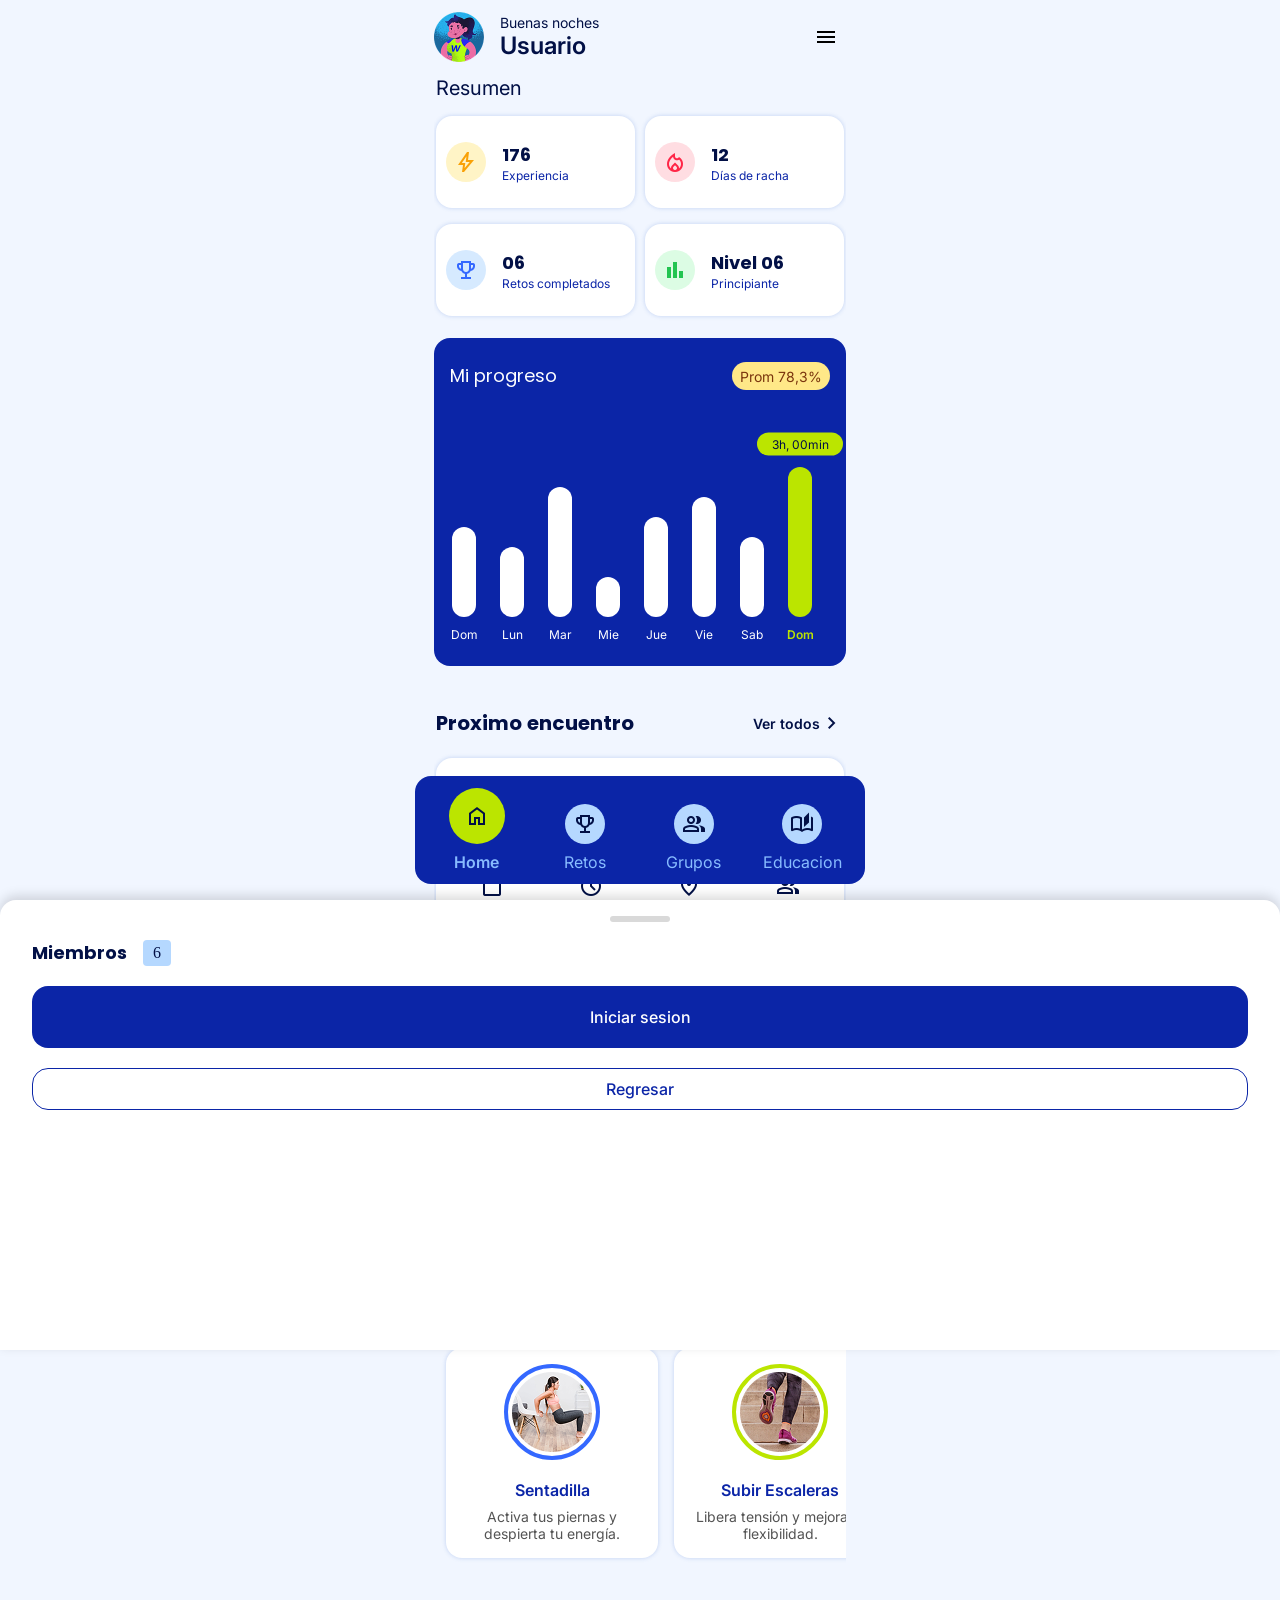
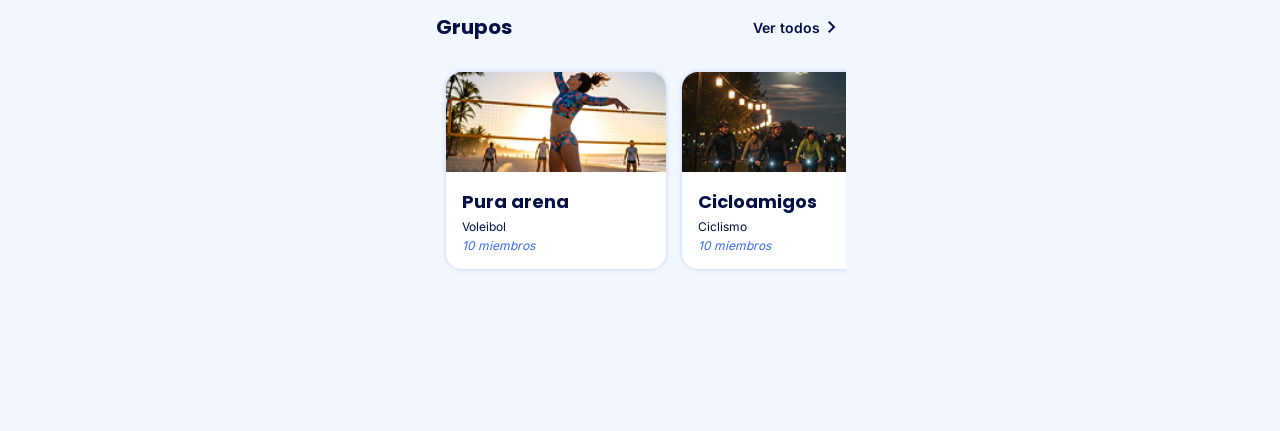
==== commit 1def3dcf: "Se agregó el  sheet de los miembros, falta hacer las cards de users" ====
--- a/Paginas/Home/Home.html
+++ b/Paginas/Home/Home.html
@@ -10,6 +10,8 @@
 
 </head>
 <body class="page-container" style="gap: 0; background-color: var(--color-background); height: 100%;">
+    <div class="page-overlay"></div>
+
     <header style="display: flex; position: sticky; top: 0; z-index: 1000; background-color: var(--color-background); width: 100%;">
         <div style="display: flex; flex-direction: row; padding-block: 12px; align-items: center; gap: 16px; flex-shrink: 0; width: 100%;">
             <img src="../../Recursos/Avateres/Rectangle 1.png" style="height: 50px; width: 50px;" alt="Foto de perfil">
@@ -234,7 +236,7 @@
                             <span class="material-symbols-outlined">
                                 group
                             </span>
-                            <span class="sm-subrayado" style="color: var(--color-primary-500);">
+                            <span class="btn_drawer_link" >
                                 6 miembros
                             </span>
                         </li>
@@ -530,7 +532,47 @@
                 </div>
             </div>
         </div>
-        
+        <!--drawer-->
+        <div class="drawer_content" style="justify-content:flex-start; max-height: 450px; padding-inline:32px">
+
+            <div style="display: flex; flex-direction: column; gap: 20px; align-items: start;">
+                <div style="display: flex; box-sizing: border-box; justify-content: center; align-items: center; position: fixed; top: 0; left: 50%; height: 20px;" >
+                    <div class="sheet-handle">    
+                    </div> 
+                </div>
+                
+                <!--titulo del drawer+tag-->
+                <div style="display: flex; justify-content: center; align-items: center; gap: 16px">
+                    <h2 class="titles_wizard" style="text-align:start; font-size: 18px">
+                        Miembros
+                    </h2>
+                    <div class="tag_miembros">
+                        6
+                    </div>
+                </div>
+                    
+            
+            </div>
+         
+            <!--Botones-->
+            <div style="display: flex; flex-direction: column; gap: 20px;">
+                <div style="display: flex; flex: 1;">
+                    <a  href="../Home/Home.html" class="btn_primary_fill" style="text-decoration: none; width: 100%; height: 42px;" id="btn-ingresar">
+                        <span>
+                            Iniciar sesion
+                        </span>
+                    </a>
+                </div>
+                <div style="display: flex; flex: 1;">
+                    <button class="btn_drawer_outline" style="text-decoration: none; width: 100%; height: 42px;">
+                        <span>
+                            Regresar
+                        </span>
+                    </button>
+                </div>
+            </div>
+           
+        </div>
         
     </div>
     <footer style="width: 450px; position: fixed; bottom: 16px; background-color: var(--color-primary-900); left: 50%;
@@ -637,5 +679,25 @@
         localStorage.getItem("nombreUsuario") || "Usuario";
     </script>
 
+    <!-- drawer-->
+    <script>
+        // Selección de elementos mediante clases
+        const openBtn = document.querySelector('.btn_drawer_link');
+        const closeBtn = document.querySelector('.sheet-handle');
+        const drawer = document.querySelector('.drawer_content');
+        const overlay = document.querySelector('.page-overlay');
+
+        // Función para alternar el estado
+        function toggleDrawer() {
+            drawer.classList.toggle('is-active');
+            overlay.classList.toggle('is-active');
+        }
+
+        // Asignación de eventos
+        openBtn.addEventListener('click', toggleDrawer);
+        closeBtn.addEventListener('click', toggleDrawer);
+        overlay.addEventListener('click', toggleDrawer);
+    </script>
+
 </body>
 </html>
--- a/Estilos/Componentes/StylesWemove.css
+++ b/Estilos/Componentes/StylesWemove.css
@@ -133,7 +133,7 @@
     bottom: 0;
     left: 0;
     background-color: #ffffff;
-    z-index: 1001;
+    z-index: 10001;
     display: flex;
     flex-direction: column;
     max-height: 715px;
@@ -165,11 +165,11 @@
     left: 0;
     width: 100%;
     height: 100%;
-    background: rgba(0, 0, 0, 0.5);
+    background: rgba(0, 0, 0, 0.25);
     opacity: 0;
     visibility: hidden;
     transition: opacity 0.3s ease, visibility 0.3s ease;
-    z-index: 1000;
+    z-index: 10000;
 }
 .drawer-overlay.is-active {
     opacity: 1;
@@ -447,4 +447,45 @@
     gap: 4px;
     padding: 16px;
     box-sizing: border-box;
+}
+
+.btn_drawer_link{
+    display: flex;
+    background-color: transparent;
+    color: var(--color-primary-900);
+    font-family: 'inter', sans-serif;
+    font-weight: 400;
+    font-size: 14px; 
+    text-align: center;
+    gap: 6px;
+    cursor: pointer;
+    justify-content: center;
+    align-items: center;
+    text-decoration: underline;
+}
+.tag_miembros{
+    display: flex;
+    background-color: var(--color-primary-200);
+    color: var(--color-primary-950);
+    border-radius: 4px;
+    padding: 4px 10px;
+
+}
+
+.page-overlay{
+    position: fixed;
+    top: 0;
+    left: 0;
+    width: 100%;
+    height: 100%;
+    background: rgba(0, 0, 0, 0.25);
+    opacity: 0;
+    visibility: hidden;
+    transition: opacity 0.3s ease, visibility 0.3s ease;
+    z-index: 10000;
+
+}
+.page-overlay.is-active {
+    opacity: 1;
+    visibility: visible;
 }
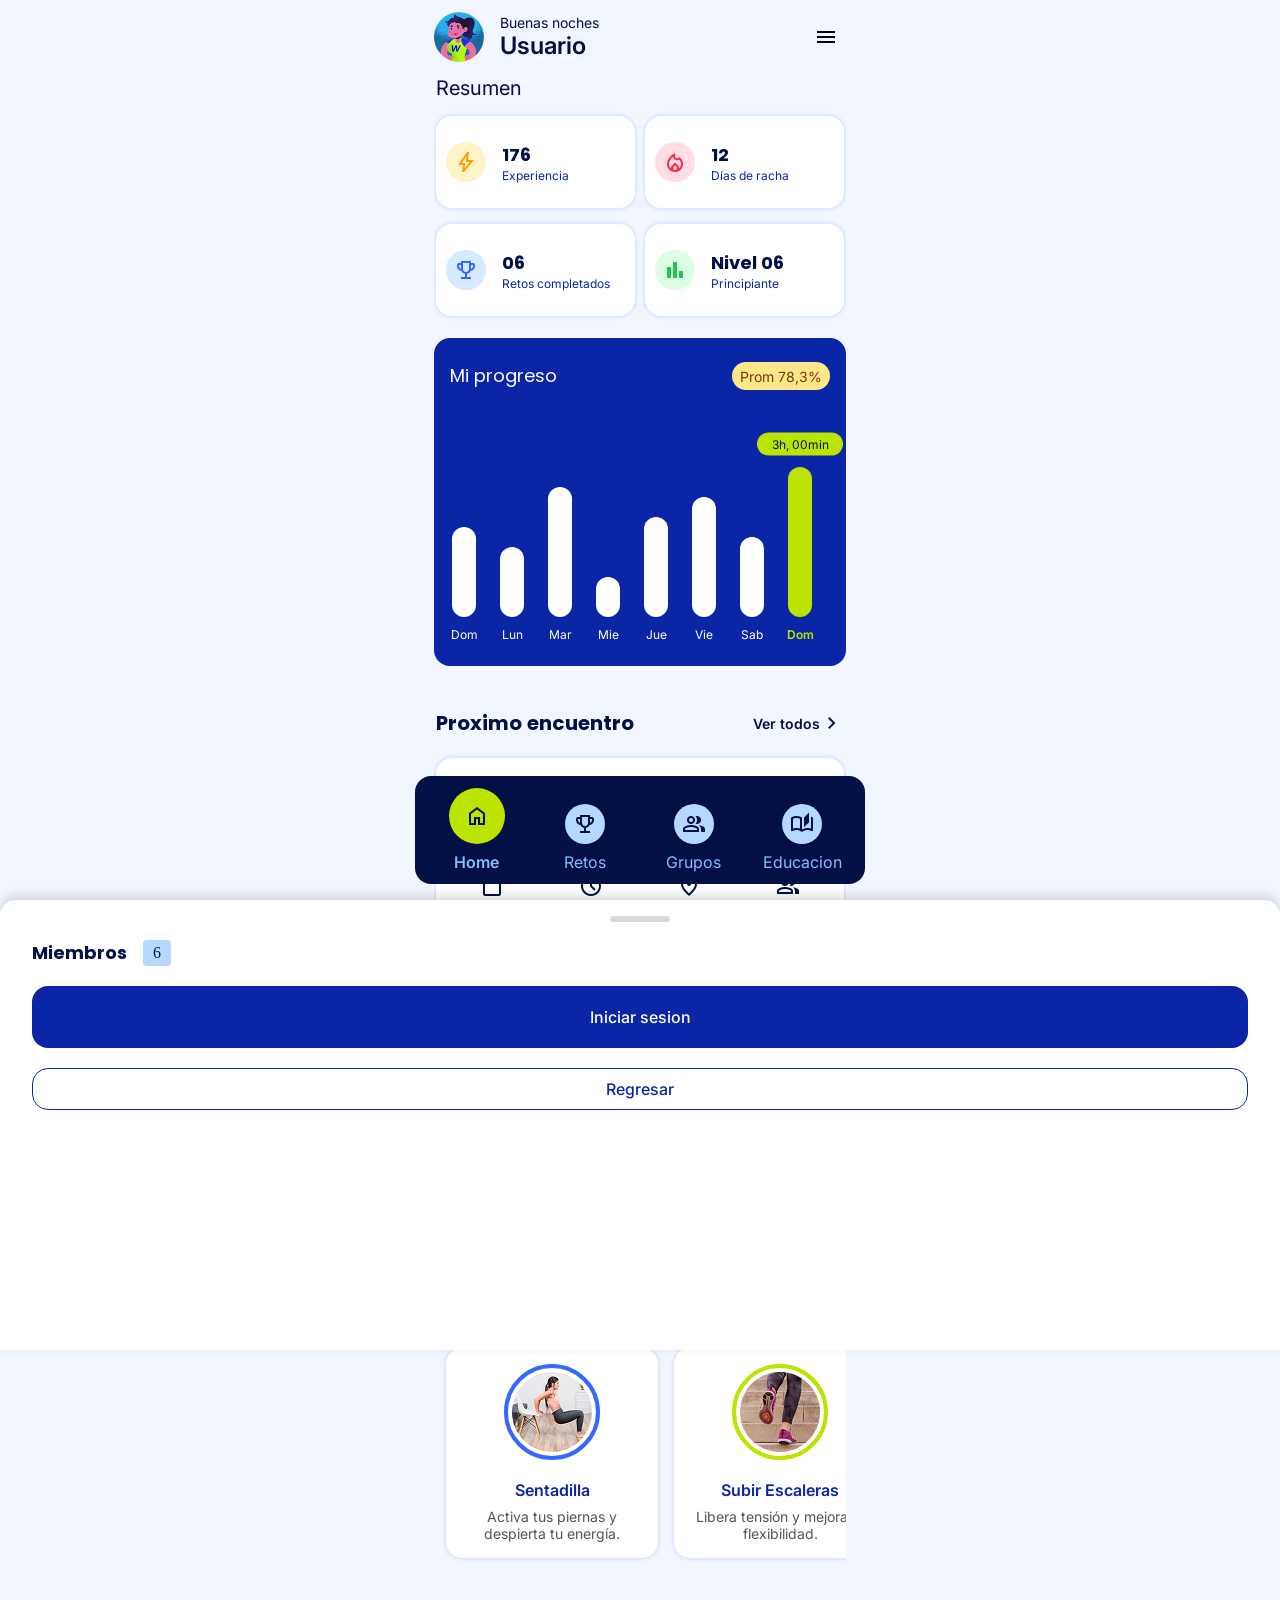
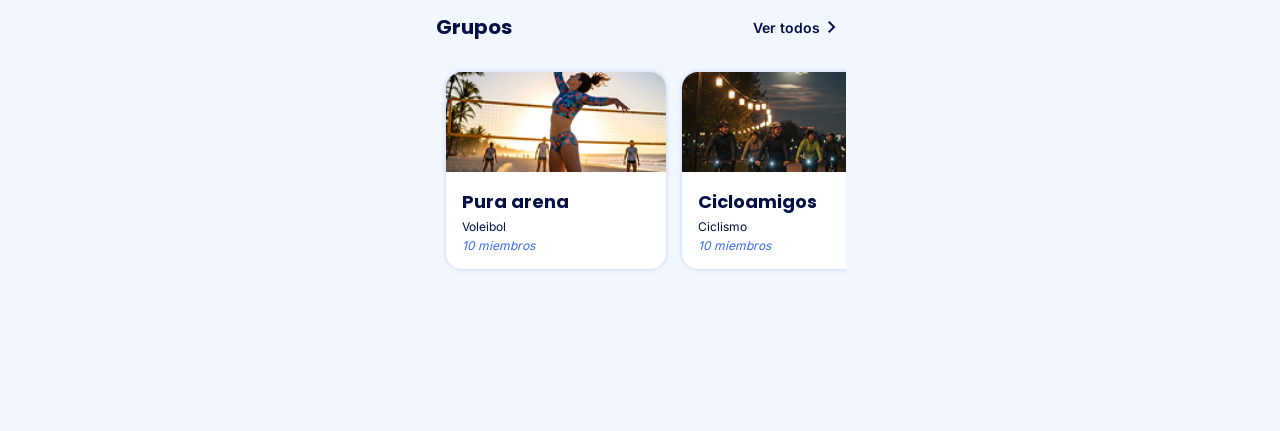
==== commit 930cdffd: "Se añadieron cosas" ====
--- a/Paginas/Home/Home.html
+++ b/Paginas/Home/Home.html
@@ -14,13 +14,13 @@
 
     <header style="display: flex; position: sticky; top: 0; z-index: 1000; background-color: var(--color-background); width: 100%;">
         <div style="display: flex; flex-direction: row; padding-block: 12px; align-items: center; gap: 16px; flex-shrink: 0; width: 100%;">
-            <img src="../../Recursos/Avateres/Rectangle 1.png" style="height: 50px; width: 50px;" alt="Foto de perfil">
+            <img src="../../Recursos/Avatares/Perfil 1.png" style="height: 50px; width: 50px;" alt="Foto de perfil">
             <div style="display: flex; flex-direction: column; width: 100%;">
                 <span style="font-family: 'inter'; font-size: 14px; color: var(--color-primary-950);" id="saludo">
                     Buenas tardes
                 </span>
                 <span id="nombreUsuario" style="font-family: 'inter'; font-size: 24px; font-weight: 600; color: var(--color-primary-950);">
-                    Nicolle viloria
+                    Nicolle Viloria
                 </span>
             </div>
             <div style=" display: flex;  border-radius: 50px; justify-content: center; align-items: center; min-width: 40px; min-height: 40px;">
@@ -575,7 +575,7 @@
         </div>
         
     </div>
-    <footer style="width: 450px; position: fixed; bottom: 16px; background-color: var(--color-primary-900); left: 50%;
+    <footer style="width: 450px; position: fixed; bottom: 16px; background-color: var(--color-primary-950); left: 50%;
     transform: translateX(-50%); border-radius: 16px;">
         <nav>
             <ul style="display: flex; gap: 16px; justify-content: center; align-items: flex-end; padding-inline: 16px; padding-block: 12px; flex-shrink: 0; color: var(--color-primary-300); margin: 0;">
--- a/Estilos/Componentes/StylesWemove.css
+++ b/Estilos/Componentes/StylesWemove.css
@@ -488,4 +488,38 @@
 .page-overlay.is-active {
     opacity: 1;
     visibility: visible;
+}
+
+.steps-active{
+    position: absolute;
+    display:flex;
+    background-color: var(--color-secundary-500);
+    height: 20px;
+    width: 20px;
+    border-radius: 50%;
+
+}
+
+.steps-default{
+    position: absolute;
+    display:flex;
+    background-color: var(--color-primary-200);
+    height: 16px;
+    width: 16px;
+    border-radius: 50%;
+
+}
+
+.input-primary{
+    border-radius: 16px;
+    border: 1px solid var(--color-primary-500);
+    color: var(--color-primary-600);
+    padding: 16px;
+    width: 100%;
+    box-sizing: border-box;
+}
+
+.input-primary::placeholder{
+    color: var(--color-primary-300);
+
 }
